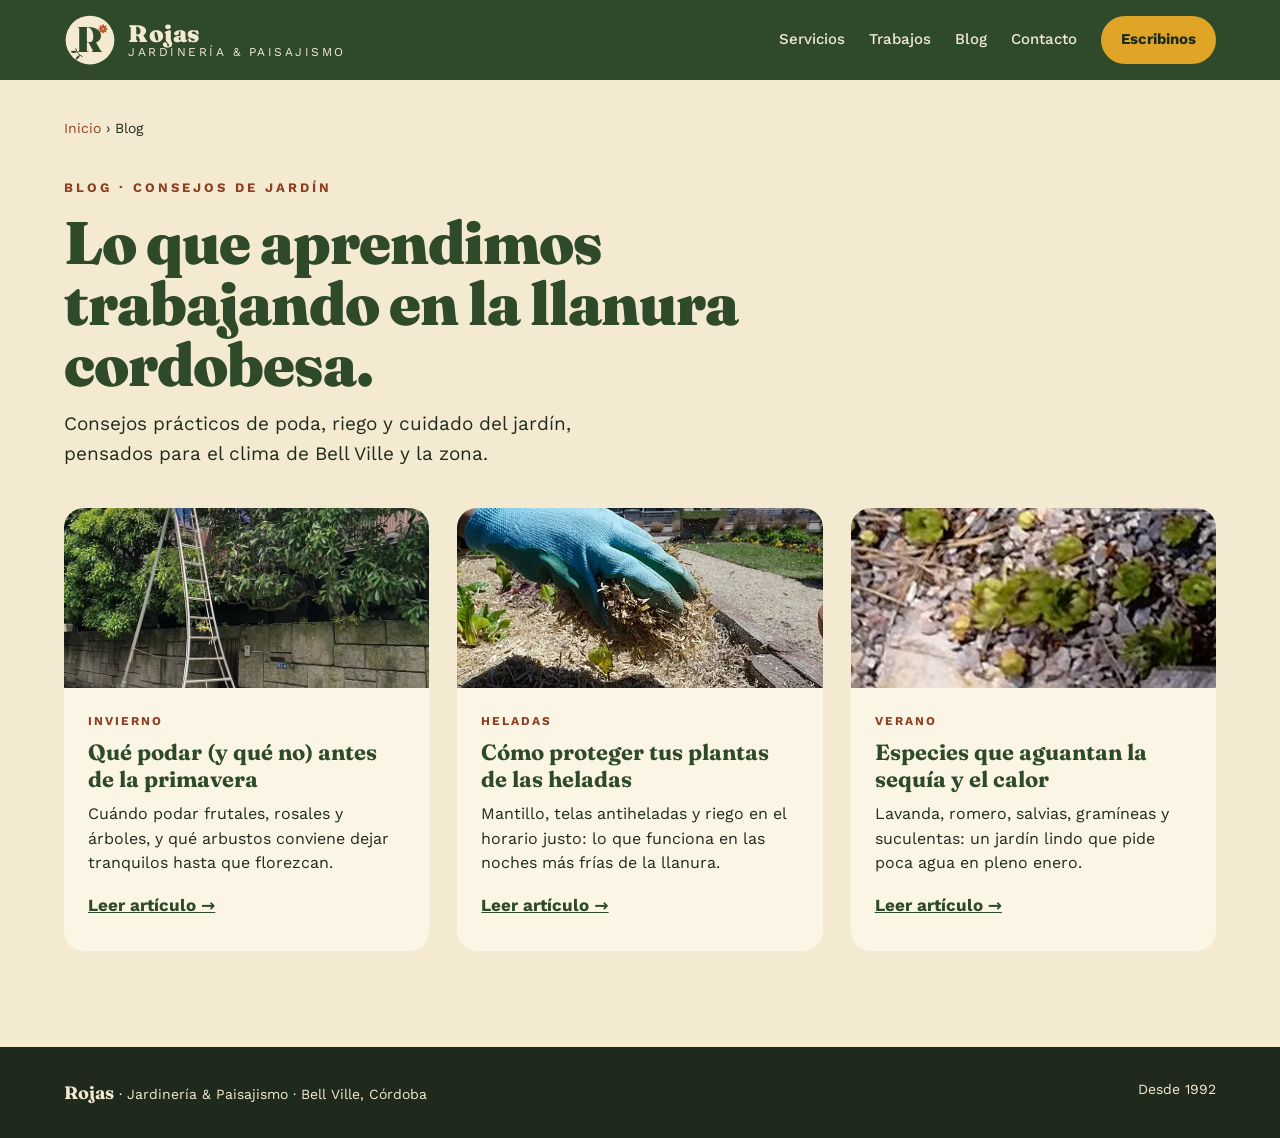
==== blog/index.html @ 9e7c27fc "Add files via upload" ====
<!DOCTYPE html>
<html lang="es-AR">
<head>
<meta charset="utf-8">
<meta name="viewport" content="width=device-width, initial-scale=1">
<title>Blog de jardinería · Rojas Jardinería y Paisajismo, Bell Ville</title>
<meta name="description" content="Consejos de poda, riego, heladas y plantas para jardines de Bell Ville y la llanura cordobesa, de Rojas Jardinería y Paisajismo.">
<link rel="canonical" href="https://jardineriarojasbell.github.io/blog/">
<meta name="theme-color" content="#2E4A2B">
<link rel="icon" type="image/png" href="/favicon.png">
<link rel="apple-touch-icon" href="/apple-touch-icon.png">
<meta property="og:type" content="website">
<meta property="og:locale" content="es_AR">
<meta property="og:site_name" content="Rojas Jardinería y Paisajismo">
<meta property="og:title" content="Blog de jardinería · Rojas Jardinería y Paisajismo, Bell Ville">
<meta property="og:description" content="Consejos de poda, riego, heladas y plantas para jardines de Bell Ville y la llanura cordobesa, de Rojas Jardinería y Paisajismo.">
<meta property="og:url" content="https://jardineriarojasbell.github.io/blog/">
<meta property="og:image" content="https://jardineriarojasbell.github.io/img/og.jpg">
<meta name="twitter:card" content="summary_large_image">
<link rel="preload" href="/fonts/fraunces-latin.woff2" as="font" type="font/woff2" crossorigin>
<link rel="preload" href="/fonts/worksans-latin.woff2" as="font" type="font/woff2" crossorigin>
<link rel="stylesheet" href="/estilos.css">
<script type="application/ld+json">
{
 "@context": "https://schema.org",
 "@type": "Blog",
 "name": "Blog de Rojas Jardinería y Paisajismo",
 "url": "https://jardineriarojasbell.github.io/blog/",
 "inLanguage": "es-AR",
 "blogPost": [
  {
   "@type": "BlogPosting",
   "headline": "Qué podar (y qué no) antes de la primavera",
   "url": "https://jardineriarojasbell.github.io/blog/poda-de-invierno"
  },
  {
   "@type": "BlogPosting",
   "headline": "Cómo proteger tus plantas de las heladas",
   "url": "https://jardineriarojasbell.github.io/blog/proteger-plantas-de-heladas"
  },
  {
   "@type": "BlogPosting",
   "headline": "Especies que aguantan la sequía y el calor",
   "url": "https://jardineriarojasbell.github.io/blog/plantas-resistentes-a-la-sequia"
  }
 ]
}
</script>
</head>
<body>

<header>
  <div class="wrap nav">
    <a href="/" class="brand" aria-label="Rojas Jardinería y Paisajismo, inicio">
      <svg width="52" height="52" viewBox="0 0 320 320" aria-hidden="true">
        <defs>
          <path id="leaf" d="M0,0 C7,-9 19,-11 28,-5 C19,3 7,3 0,0 Z"/>
          <g id="daisy">
            <ellipse cx="0" cy="-12" rx="5" ry="10"/>
            <ellipse cx="0" cy="-12" rx="5" ry="10" transform="rotate(45)"/>
            <ellipse cx="0" cy="-12" rx="5" ry="10" transform="rotate(90)"/>
            <ellipse cx="0" cy="-12" rx="5" ry="10" transform="rotate(135)"/>
            <ellipse cx="0" cy="-12" rx="5" ry="10" transform="rotate(180)"/>
            <ellipse cx="0" cy="-12" rx="5" ry="10" transform="rotate(225)"/>
            <ellipse cx="0" cy="-12" rx="5" ry="10" transform="rotate(270)"/>
            <ellipse cx="0" cy="-12" rx="5" ry="10" transform="rotate(315)"/>
          </g>
        </defs>
        <circle cx="160" cy="160" r="150" fill="#F4EAD2"/>
        <path d="M112,262 C92,252 78,236 72,214" fill="none" stroke="#2E4A2B" stroke-width="6" stroke-linecap="round"/>
        <use href="#leaf" fill="#2E4A2B" transform="translate(98,253) rotate(145) scale(1.4)"/>
        <use href="#leaf" fill="#2E4A2B" transform="translate(80,234) rotate(-165) scale(1.4)"/>
        <text x="156" y="236" text-anchor="middle" font-family="Fraunces, Georgia, serif" font-weight="900" font-size="220" fill="#2E4A2B">R</text>
        <use href="#daisy" fill="#B4532F" transform="translate(240,92) scale(1.3)"/>
        <circle cx="240" cy="92" r="7" fill="#E0A526"/>
      </svg>
      <span><b>Rojas</b><small>Jardinería &amp; Paisajismo</small></span>
    </a>
    <nav aria-label="Principal">
      <ul>
        <li class="hide-m"><a href="/#servicios">Servicios</a></li>
        <li class="hide-m"><a href="/#trabajos">Trabajos</a></li>
        <li class="hide-m"><a href="/blog/">Blog</a></li>
        <li class="hide-m"><a href="/#contacto">Contacto</a></li>
        <li><a href="https://wa.me/5493537441828?text=Hola%20Marcelo%2C%20quiero%20pedir%20un%20presupuesto" class="btn-acento" target="_blank" rel="noopener">Escribinos</a></li>
      </ul>
    </nav>
  </div>
</header>

<main>
<div class="wrap">
  <nav class="crumbs" aria-label="Ruta"><a href="/">Inicio</a> › Blog</nav>
  <div class="blog-head">
    <span class="eyebrow">Blog · Consejos de jardín</span>
    <h1>Lo que aprendimos trabajando en la llanura cordobesa.</h1>
    <p class="lead">Consejos prácticos de poda, riego y cuidado del jardín, pensados para el clima de Bell Ville y la zona.</p>
  </div>
</div>
<section class="wrap consejos blog-lista" style="padding-top:0">
  <div class="grid">
    <article class="tip">
      <a href="/blog/poda-de-invierno" tabindex="-1" aria-hidden="true"><img src="/img/c-poda.webp" width="760" height="420" loading="lazy" decoding="async" alt=""></a>
      <div class="tip-body">
        <span class="eyebrow">Invierno</span>
        <h3><a href="/blog/poda-de-invierno">Qué podar (y qué no) antes de la primavera</a></h3>
        <p class="tip-ex">Cuándo podar frutales, rosales y árboles, y qué arbustos conviene dejar tranquilos hasta que florezcan.</p>
        <a href="/blog/poda-de-invierno" class="tip-link">Leer artículo →</a>
      </div>
    </article>
    <article class="tip">
      <a href="/blog/proteger-plantas-de-heladas" tabindex="-1" aria-hidden="true"><img src="/img/c-heladas.webp" width="500" height="331" loading="lazy" decoding="async" alt=""></a>
      <div class="tip-body">
        <span class="eyebrow">Heladas</span>
        <h3><a href="/blog/proteger-plantas-de-heladas">Cómo proteger tus plantas de las heladas</a></h3>
        <p class="tip-ex">Mantillo, telas antiheladas y riego en el horario justo: lo que funciona en las noches más frías de la llanura.</p>
        <a href="/blog/proteger-plantas-de-heladas" class="tip-link">Leer artículo →</a>
      </div>
    </article>
    <article class="tip">
      <a href="/blog/plantas-resistentes-a-la-sequia" tabindex="-1" aria-hidden="true"><img src="/img/c-sequia.webp" width="540" height="220" loading="lazy" decoding="async" alt=""></a>
      <div class="tip-body">
        <span class="eyebrow">Verano</span>
        <h3><a href="/blog/plantas-resistentes-a-la-sequia">Especies que aguantan la sequía y el calor</a></h3>
        <p class="tip-ex">Lavanda, romero, salvias, gramíneas y suculentas: un jardín lindo que pide poca agua en pleno enero.</p>
        <a href="/blog/plantas-resistentes-a-la-sequia" class="tip-link">Leer artículo →</a>
      </div>
    </article>
  </div>
</section>
</main>

<footer class="pie">
  <div class="wrap">
    <span><strong>Rojas</strong> · Jardinería &amp; Paisajismo · Bell Ville, Córdoba</span>
    <span>Desde 1992</span>
  </div>
</footer>

<a href="https://wa.me/5493537441828?text=Hola%20Marcelo%2C%20quiero%20pedir%20un%20presupuesto" class="wa-float" target="_blank" rel="noopener" aria-label="Escribinos por WhatsApp">
  <svg width="28" height="28" viewBox="0 0 24 24" fill="none" stroke="currentColor" stroke-width="2.2" stroke-linecap="round" stroke-linejoin="round" aria-hidden="true"><path d="M21 12a8.5 8.5 0 0 1-12.6 7.4L3 21l1.7-5.2A8.5 8.5 0 1 1 21 12z"/></svg>
</a>

</body>
</html>
---- estilos.css ----
@font-face{font-family:'Fraunces';font-style:normal;font-weight:600 900;font-display:swap;src:url(/fonts/fraunces-latin.woff2) format('woff2');unicode-range:U+0000-00FF,U+0131,U+0152-0153,U+02BB-02BC,U+02C6,U+02DA,U+02DC,U+0304,U+0308,U+0329,U+2000-206F,U+20AC,U+2122,U+2191,U+2193,U+2212,U+2215,U+FEFF,U+FFFD}
@font-face{font-family:'Work Sans';font-style:normal;font-weight:400 700;font-display:swap;src:url(/fonts/worksans-latin-ext.woff2) format('woff2');unicode-range:U+0100-02BA,U+02BD-02C5,U+02C7-02CC,U+02CE-02D7,U+02DD-02FF,U+0304,U+0308,U+0329,U+1D00-1DBF,U+1E00-1E9F,U+1EF2-1EFF,U+2020,U+20A0-20AB,U+20AD-20C4,U+2113,U+2C60-2C7F,U+A720-A7FF}
@font-face{font-family:'Work Sans';font-style:normal;font-weight:400 700;font-display:swap;src:url(/fonts/worksans-latin.woff2) format('woff2');unicode-range:U+0000-00FF,U+0131,U+0152-0153,U+02BB-02BC,U+02C6,U+02DA,U+02DC,U+0304,U+0308,U+0329,U+2000-206F,U+20AC,U+2122,U+2191,U+2193,U+2212,U+2215,U+FEFF,U+FFFD}

:root{--verde:#2E4A2B;--crema:#F4EAD2;--terra:#B4532F;--terra-osc:#8E3F22;--tinta:#1F2A1C;--arena:#E9DCBC;--papel:#FBF5E6;--acento:#E0A526;--serif:'Fraunces',Georgia,serif}
*,*::before,*::after{box-sizing:border-box}
html{scroll-behavior:smooth}
body{margin:0;background:var(--crema);color:var(--tinta);font-family:'Work Sans',system-ui,sans-serif;font-size:17px;line-height:1.55;-webkit-text-size-adjust:100%}
img{max-width:100%}
a{color:var(--verde)}a:hover{color:var(--terra)}
:focus-visible{outline:3px solid var(--acento);outline-offset:3px}
.wrap{max-width:1200px;margin:0 auto;padding-left:24px;padding-right:24px}
.serif{font-family:var(--serif)}
.eyebrow{font-size:13px;font-weight:700;letter-spacing:3px;text-transform:uppercase;color:var(--terra-osc)}
.h2{margin:0;font-family:var(--serif);font-weight:900;font-size:clamp(32px,4vw,48px);line-height:1.08;color:var(--verde)}
.head{display:flex;flex-direction:column;gap:10px;max-width:680px}
.grid{display:grid;gap:28px}
.pill{border-radius:999px}
.sr{position:absolute;width:1px;height:1px;overflow:hidden;clip:rect(0 0 0 0);white-space:nowrap}

/* nav */
header{background:var(--verde);color:var(--crema);position:sticky;top:0;z-index:10}
.nav{display:flex;flex-wrap:wrap;align-items:center;justify-content:space-between;gap:16px;padding-top:14px;padding-bottom:14px}
.brand{display:flex;align-items:center;gap:12px;text-decoration:none;color:var(--crema)}
.brand:hover{color:var(--crema)}
.brand b{display:block;font-family:var(--serif);font-weight:900;font-size:24px;letter-spacing:.5px;line-height:1.05}
.brand small{display:block;font-size:12px;letter-spacing:2.5px;text-transform:uppercase;line-height:1.05}
nav ul{display:flex;flex-wrap:wrap;align-items:center;gap:8px 24px;margin:0;padding:0;list-style:none;font-weight:500;font-size:15px}
nav a{color:var(--crema);text-decoration:none;padding:10px 0;display:inline-block}
nav a:hover{color:var(--acento)}
.btn-acento{background:var(--acento);color:var(--tinta)!important;font-weight:700;padding:12px 20px!important;border-radius:999px}
.btn-acento:hover{background:#f0b93a}
@media (max-width:720px){nav .hide-m{display:none}.brand svg{width:44px;height:44px}}

/* hero */
.hero{display:flex;flex-wrap:wrap;align-items:center;gap:48px;padding-top:72px;padding-bottom:64px}
.hero-txt{flex:1 1 460px;min-width:0;display:flex;flex-direction:column;gap:24px}
.tag{align-self:flex-start;font-size:13px;font-weight:700;letter-spacing:3px;text-transform:uppercase;color:var(--terra-osc);border:2px solid var(--terra-osc);border-radius:999px;padding:6px 16px}
h1{margin:0;font-family:var(--serif);font-weight:900;font-size:clamp(40px,6vw,76px);line-height:1.02;color:var(--verde);letter-spacing:-1px}
.lead{margin:0;font-size:19px;max-width:520px}
.ctas{display:flex;flex-wrap:wrap;gap:14px}
.btn{display:inline-flex;align-items:center;justify-content:center;gap:10px;text-decoration:none;font-weight:700;border-radius:999px;transition:transform .15s ease,background .15s ease}
.btn:hover{transform:translateY(-2px)}
.btn-verde{background:var(--verde);color:var(--crema);padding:16px 28px}
.btn-verde:hover{background:#3a5c36;color:var(--crema)}
.btn-linea{color:var(--verde);padding:14px 26px;border:2px solid var(--verde)}
.btn-linea:hover{background:var(--verde);color:var(--crema)}
.hero-img{flex:1 1 420px;min-width:0;position:relative}
.hero-img img{display:block;width:100%;height:460px;object-fit:cover;border-radius:220px 220px 24px 24px}
.sello{position:absolute;left:-24px;bottom:-28px;width:150px;height:150px;border-radius:50%;background:var(--terra);color:var(--crema);display:flex;flex-direction:column;align-items:center;justify-content:center;text-align:center;transform:rotate(-8deg);border:5px solid var(--crema)}
.sello span{font-size:12px;font-weight:700;letter-spacing:2px;text-transform:uppercase}
.sello strong{font-family:var(--serif);font-weight:900;font-size:40px;line-height:1}
@media (max-width:560px){.hero{padding-top:44px}.hero-img img{height:360px;border-radius:180px 180px 20px 20px}.sello{left:-8px;width:120px;height:120px}.sello strong{font-size:32px}}

.franjas{display:flex;flex-direction:column;gap:6px}
.franjas i{display:block;height:12px}

/* confianza */
.confianza{background:var(--verde);color:var(--crema)}
.confianza .grid{grid-template-columns:repeat(auto-fit,minmax(220px,1fr));gap:24px;padding-top:36px;padding-bottom:36px}
.confianza div div{display:flex;flex-direction:column;gap:4px}
.confianza strong{font-family:var(--serif);font-size:24px}
.confianza span{font-size:15px}

/* servicios */
.servicios{display:flex;flex-direction:column;gap:40px;padding-top:96px;padding-bottom:48px}
.servicios .grid{grid-template-columns:repeat(auto-fit,minmax(min(100%,440px),1fr))}
.card{border-radius:24px;padding:36px;display:flex;flex-direction:column;gap:20px}
.card-claro{background:var(--papel);border:2px solid var(--verde)}
.card-verde{background:var(--verde);color:var(--crema)}
.card-top{display:flex;align-items:center;gap:14px}
.ico{width:52px;height:52px;flex:none;border-radius:50%;display:flex;align-items:center;justify-content:center}
.card h3{margin:0;font-family:var(--serif);font-size:30px}
.card-claro h3{color:var(--verde)}
.nuevo{margin-left:auto;font-size:12px;font-weight:700;letter-spacing:2px;text-transform:uppercase;background:var(--terra);padding:5px 12px;border-radius:999px}
.card p{margin:0}
.lista{margin:0;padding:0;list-style:none;display:flex;flex-direction:column;gap:12px;font-weight:500}
.lista li{display:flex;gap:10px;align-items:baseline}
.lista li::before{content:"✦";color:var(--terra);font-weight:900}
.card-verde .lista li::before{color:var(--acento)}
.mas{align-self:flex-start;margin-top:auto;font-weight:700;padding:10px 0}
.card-verde .mas{color:var(--acento)}
.card-verde .mas:hover{color:var(--crema)}

/* trabajos */
.trabajos{display:flex;flex-direction:column;gap:36px;padding-top:64px;padding-bottom:64px}
.trabajos-head{display:flex;flex-wrap:wrap;align-items:flex-end;justify-content:space-between;gap:16px}
.trabajos .grid{grid-template-columns:repeat(auto-fit,minmax(min(100%,340px),1fr))}
figure{margin:0;display:flex;flex-direction:column;gap:14px}
.par{display:grid;grid-template-columns:repeat(2,minmax(0,1fr));gap:6px;border-radius:20px;overflow:hidden}
.foto{height:240px;position:relative;padding:14px;display:flex;flex-direction:column}
.foto img{position:absolute;inset:0;width:100%;height:100%;object-fit:cover}
.foto span{position:relative;align-self:flex-start;color:var(--crema);font-size:11px;font-weight:700;letter-spacing:2px;padding:4px 10px;border-radius:999px}
.antes span{background:var(--tinta)}
.despues span{background:var(--terra)}
figcaption{display:flex;flex-direction:column;gap:2px}
figcaption strong{font-family:var(--serif);font-size:21px;color:var(--verde)}
figcaption span{font-size:15px}

/* pasos */
.pasos-bg{background:var(--arena)}
.pasos{display:flex;flex-direction:column;gap:36px;padding-top:80px;padding-bottom:80px}
.pasos ol{margin:0;padding:0;list-style:none;grid-template-columns:repeat(auto-fit,minmax(min(100%,280px),1fr))}
.pasos li{display:flex;flex-direction:column;gap:10px}
.num{width:56px;height:56px;border-radius:50%;background:var(--terra);color:var(--crema);font-family:var(--serif);font-weight:900;font-size:26px;display:flex;align-items:center;justify-content:center}
.pasos strong{font-family:var(--serif);font-size:23px;color:var(--verde)}

/* consejos */
.consejos{display:flex;flex-direction:column;gap:36px;padding-top:96px;padding-bottom:96px}
.consejos .grid{grid-template-columns:repeat(auto-fit,minmax(min(100%,300px),1fr));align-items:start}
.tip{background:var(--papel);border-radius:20px;overflow:hidden}
.tip img{display:block;width:100%;height:180px;object-fit:cover}
.tip-body{padding:24px;display:flex;flex-direction:column;gap:8px}
.tip-body .eyebrow{font-size:12px;letter-spacing:2px}
.tip h3{margin:0;font-family:var(--serif);font-size:22px;line-height:1.25;color:var(--verde)}
.tip summary{font-weight:700;color:var(--verde);padding:8px 0;cursor:pointer;list-style:none}
.tip summary::-webkit-details-marker{display:none}
.tip summary::after{content:" →"}
.tip details[open] summary::after{content:" ↑"}
.tip summary:hover{color:var(--terra)}
.tip details p{margin:4px 0 10px;font-size:16px}

/* contacto */
.contacto{background:var(--terra);color:var(--crema)}
.contacto .wrap{display:flex;flex-wrap:wrap;align-items:center;justify-content:space-between;gap:40px;padding-top:88px;padding-bottom:88px}
.contacto-txt{flex:1 1 480px;min-width:0;display:flex;flex-direction:column;gap:16px}
.contacto h2{margin:0;font-family:var(--serif);font-weight:900;font-size:clamp(34px,4.5vw,56px);line-height:1.05}
.contacto-btns{flex:0 1 380px;display:flex;flex-direction:column;gap:14px;min-width:min(100%,280px)}
.btn-wa{background:var(--acento);color:var(--tinta);font-size:18px;padding:18px 28px}
.btn-wa:hover{background:#f0b93a;color:var(--tinta)}
.dos{display:grid;grid-template-columns:repeat(2,minmax(0,1fr));gap:14px}
.btn-crema{color:var(--crema);padding:14px;border:2px solid var(--crema)}
.btn-crema:hover{background:var(--crema);color:var(--terra)}

footer.pie{background:var(--tinta);color:var(--crema)}
.pie .wrap{display:flex;flex-wrap:wrap;justify-content:space-between;gap:12px;font-size:14px;padding-top:32px;padding-bottom:32px}
.pie strong{font-family:var(--serif);font-size:18px}

/* botón flotante WhatsApp en celular */
.wa-float{position:fixed;right:16px;bottom:16px;z-index:20;width:58px;height:58px;border-radius:50%;background:#25D366;color:#fff;display:none;align-items:center;justify-content:center;box-shadow:0 6px 18px rgba(0,0,0,.25)}
.wa-float:hover{color:#fff}
@media (max-width:720px){.wa-float{display:flex}}
@media (prefers-reduced-motion:reduce){html{scroll-behavior:auto}.btn{transition:none}.btn:hover{transform:none}}
.tip h3 a{color:inherit;text-decoration:none}
.tip h3 a:hover{color:var(--terra)}
.tip-ex{margin:0;font-size:16px}
.tip-link{font-weight:700;padding:8px 0;align-self:flex-start}

/* blog */
.crumbs{font-size:14px;padding-top:28px}
.crumbs a{color:var(--terra-osc)}
.blog-head{display:flex;flex-direction:column;gap:14px;padding-top:28px;padding-bottom:40px;max-width:820px}
.blog-head h1{font-size:clamp(36px,5vw,60px)}
.blog-lista{padding-bottom:96px}
.blog-lista .grid{grid-template-columns:repeat(auto-fit,minmax(min(100%,320px),1fr))}
.articulo{max-width:760px;margin:0 auto;padding:0 24px 72px}
.articulo .meta{font-size:14px;color:var(--terra-osc);font-weight:600}
.articulo .portada{display:block;width:100%;height:auto;max-height:420px;object-fit:cover;border-radius:24px;margin:8px 0 36px}
.articulo h1{font-size:clamp(34px,5vw,54px);margin:10px 0 14px}
.articulo h2{font-family:var(--serif);font-weight:900;font-size:clamp(26px,3vw,32px);line-height:1.15;color:var(--verde);margin:44px 0 12px}
.articulo p,.articulo li{font-size:18px;line-height:1.7}
.articulo ul{padding-left:22px}
.articulo li{margin-bottom:8px}
.articulo li::marker{color:var(--terra)}
.nota{background:var(--papel);border-left:6px solid var(--acento);border-radius:0 16px 16px 0;padding:18px 22px;margin:28px 0}
.nota p{margin:0}
.cta-art{background:var(--verde);color:var(--crema);border-radius:24px;padding:36px;margin-top:56px;display:flex;flex-direction:column;gap:16px;align-items:flex-start}
.cta-art h2{color:var(--crema);margin:0}
.cta-art p{margin:0}
.mas-art{padding-bottom:96px}
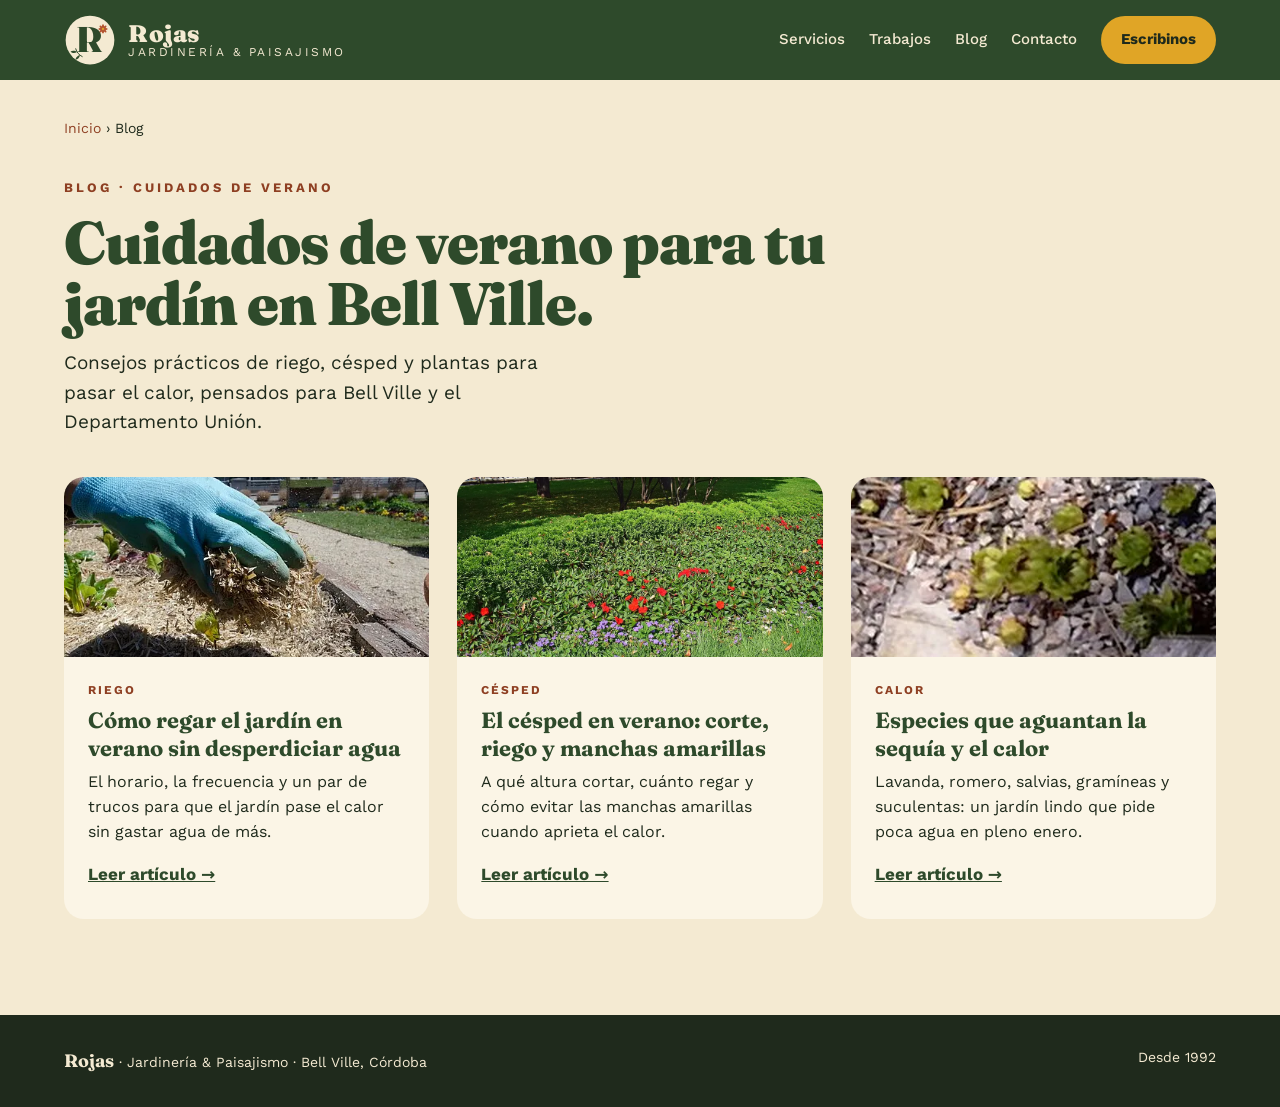
==== commit 7ac80c9b: "Add files via upload" ====
--- a/blog/index.html
+++ b/blog/index.html
@@ -4,7 +4,7 @@
 <meta charset="utf-8">
 <meta name="viewport" content="width=device-width, initial-scale=1">
 <title>Blog de jardinería · Rojas Jardinería y Paisajismo, Bell Ville</title>
-<meta name="description" content="Consejos de poda, riego, heladas y plantas para jardines de Bell Ville y la llanura cordobesa, de Rojas Jardinería y Paisajismo.">
+<meta name="description" content="Cuidados de verano para el jardín en Bell Ville y el Departamento Unión: riego, césped y plantas resistentes al calor. Blog de Rojas Jardinería y Paisajismo.">
 <link rel="canonical" href="https://jardineriarojasbell.github.io/blog/">
 <meta name="theme-color" content="#2E4A2B">
 <link rel="icon" type="image/png" href="/favicon.png">
@@ -13,7 +13,7 @@
 <meta property="og:locale" content="es_AR">
 <meta property="og:site_name" content="Rojas Jardinería y Paisajismo">
 <meta property="og:title" content="Blog de jardinería · Rojas Jardinería y Paisajismo, Bell Ville">
-<meta property="og:description" content="Consejos de poda, riego, heladas y plantas para jardines de Bell Ville y la llanura cordobesa, de Rojas Jardinería y Paisajismo.">
+<meta property="og:description" content="Cuidados de verano para el jardín en Bell Ville y el Departamento Unión: riego, césped y plantas resistentes al calor. Blog de Rojas Jardinería y Paisajismo.">
 <meta property="og:url" content="https://jardineriarojasbell.github.io/blog/">
 <meta property="og:image" content="https://jardineriarojasbell.github.io/img/og.jpg">
 <meta name="twitter:card" content="summary_large_image">
@@ -30,13 +30,13 @@
  "blogPost": [
   {
    "@type": "BlogPosting",
-   "headline": "Qué podar (y qué no) antes de la primavera",
-   "url": "https://jardineriarojasbell.github.io/blog/poda-de-invierno"
+   "headline": "Cómo regar el jardín en verano sin desperdiciar agua",
+   "url": "https://jardineriarojasbell.github.io/blog/como-regar-en-verano"
   },
   {
    "@type": "BlogPosting",
-   "headline": "Cómo proteger tus plantas de las heladas",
-   "url": "https://jardineriarojasbell.github.io/blog/proteger-plantas-de-heladas"
+   "headline": "El césped en verano: corte, riego y manchas amarillas",
+   "url": "https://jardineriarojasbell.github.io/blog/cesped-en-verano"
   },
   {
    "@type": "BlogPosting",
@@ -92,35 +92,35 @@
 <div class="wrap">
   <nav class="crumbs" aria-label="Ruta"><a href="/">Inicio</a> › Blog</nav>
   <div class="blog-head">
-    <span class="eyebrow">Blog · Consejos de jardín</span>
-    <h1>Lo que aprendimos trabajando en la llanura cordobesa.</h1>
-    <p class="lead">Consejos prácticos de poda, riego y cuidado del jardín, pensados para el clima de Bell Ville y la zona.</p>
+    <span class="eyebrow">Blog · Cuidados de verano</span>
+    <h1>Cuidados de verano para tu jardín en Bell Ville.</h1>
+    <p class="lead">Consejos prácticos de riego, césped y plantas para pasar el calor, pensados para Bell Ville y el Departamento Unión.</p>
   </div>
 </div>
 <section class="wrap consejos blog-lista" style="padding-top:0">
   <div class="grid">
     <article class="tip">
-      <a href="/blog/poda-de-invierno" tabindex="-1" aria-hidden="true"><img src="/img/c-poda.webp" width="760" height="420" loading="lazy" decoding="async" alt=""></a>
+      <a href="/blog/como-regar-en-verano" tabindex="-1" aria-hidden="true"><img src="/img/c-heladas.webp" width="500" height="331" loading="lazy" decoding="async" alt=""></a>
       <div class="tip-body">
-        <span class="eyebrow">Invierno</span>
-        <h3><a href="/blog/poda-de-invierno">Qué podar (y qué no) antes de la primavera</a></h3>
-        <p class="tip-ex">Cuándo podar frutales, rosales y árboles, y qué arbustos conviene dejar tranquilos hasta que florezcan.</p>
-        <a href="/blog/poda-de-invierno" class="tip-link">Leer artículo →</a>
+        <span class="eyebrow">Riego</span>
+        <h3><a href="/blog/como-regar-en-verano">Cómo regar el jardín en verano sin desperdiciar agua</a></h3>
+        <p class="tip-ex">El horario, la frecuencia y un par de trucos para que el jardín pase el calor sin gastar agua de más.</p>
+        <a href="/blog/como-regar-en-verano" class="tip-link">Leer artículo →</a>
       </div>
     </article>
     <article class="tip">
-      <a href="/blog/proteger-plantas-de-heladas" tabindex="-1" aria-hidden="true"><img src="/img/c-heladas.webp" width="500" height="331" loading="lazy" decoding="async" alt=""></a>
+      <a href="/blog/cesped-en-verano" tabindex="-1" aria-hidden="true"><img src="/img/hero.webp" width="960" height="615" loading="lazy" decoding="async" alt=""></a>
       <div class="tip-body">
-        <span class="eyebrow">Heladas</span>
-        <h3><a href="/blog/proteger-plantas-de-heladas">Cómo proteger tus plantas de las heladas</a></h3>
-        <p class="tip-ex">Mantillo, telas antiheladas y riego en el horario justo: lo que funciona en las noches más frías de la llanura.</p>
-        <a href="/blog/proteger-plantas-de-heladas" class="tip-link">Leer artículo →</a>
+        <span class="eyebrow">Césped</span>
+        <h3><a href="/blog/cesped-en-verano">El césped en verano: corte, riego y manchas amarillas</a></h3>
+        <p class="tip-ex">A qué altura cortar, cuánto regar y cómo evitar las manchas amarillas cuando aprieta el calor.</p>
+        <a href="/blog/cesped-en-verano" class="tip-link">Leer artículo →</a>
       </div>
     </article>
     <article class="tip">
       <a href="/blog/plantas-resistentes-a-la-sequia" tabindex="-1" aria-hidden="true"><img src="/img/c-sequia.webp" width="540" height="220" loading="lazy" decoding="async" alt=""></a>
       <div class="tip-body">
-        <span class="eyebrow">Verano</span>
+        <span class="eyebrow">Calor</span>
         <h3><a href="/blog/plantas-resistentes-a-la-sequia">Especies que aguantan la sequía y el calor</a></h3>
         <p class="tip-ex">Lavanda, romero, salvias, gramíneas y suculentas: un jardín lindo que pide poca agua en pleno enero.</p>
         <a href="/blog/plantas-resistentes-a-la-sequia" class="tip-link">Leer artículo →</a>
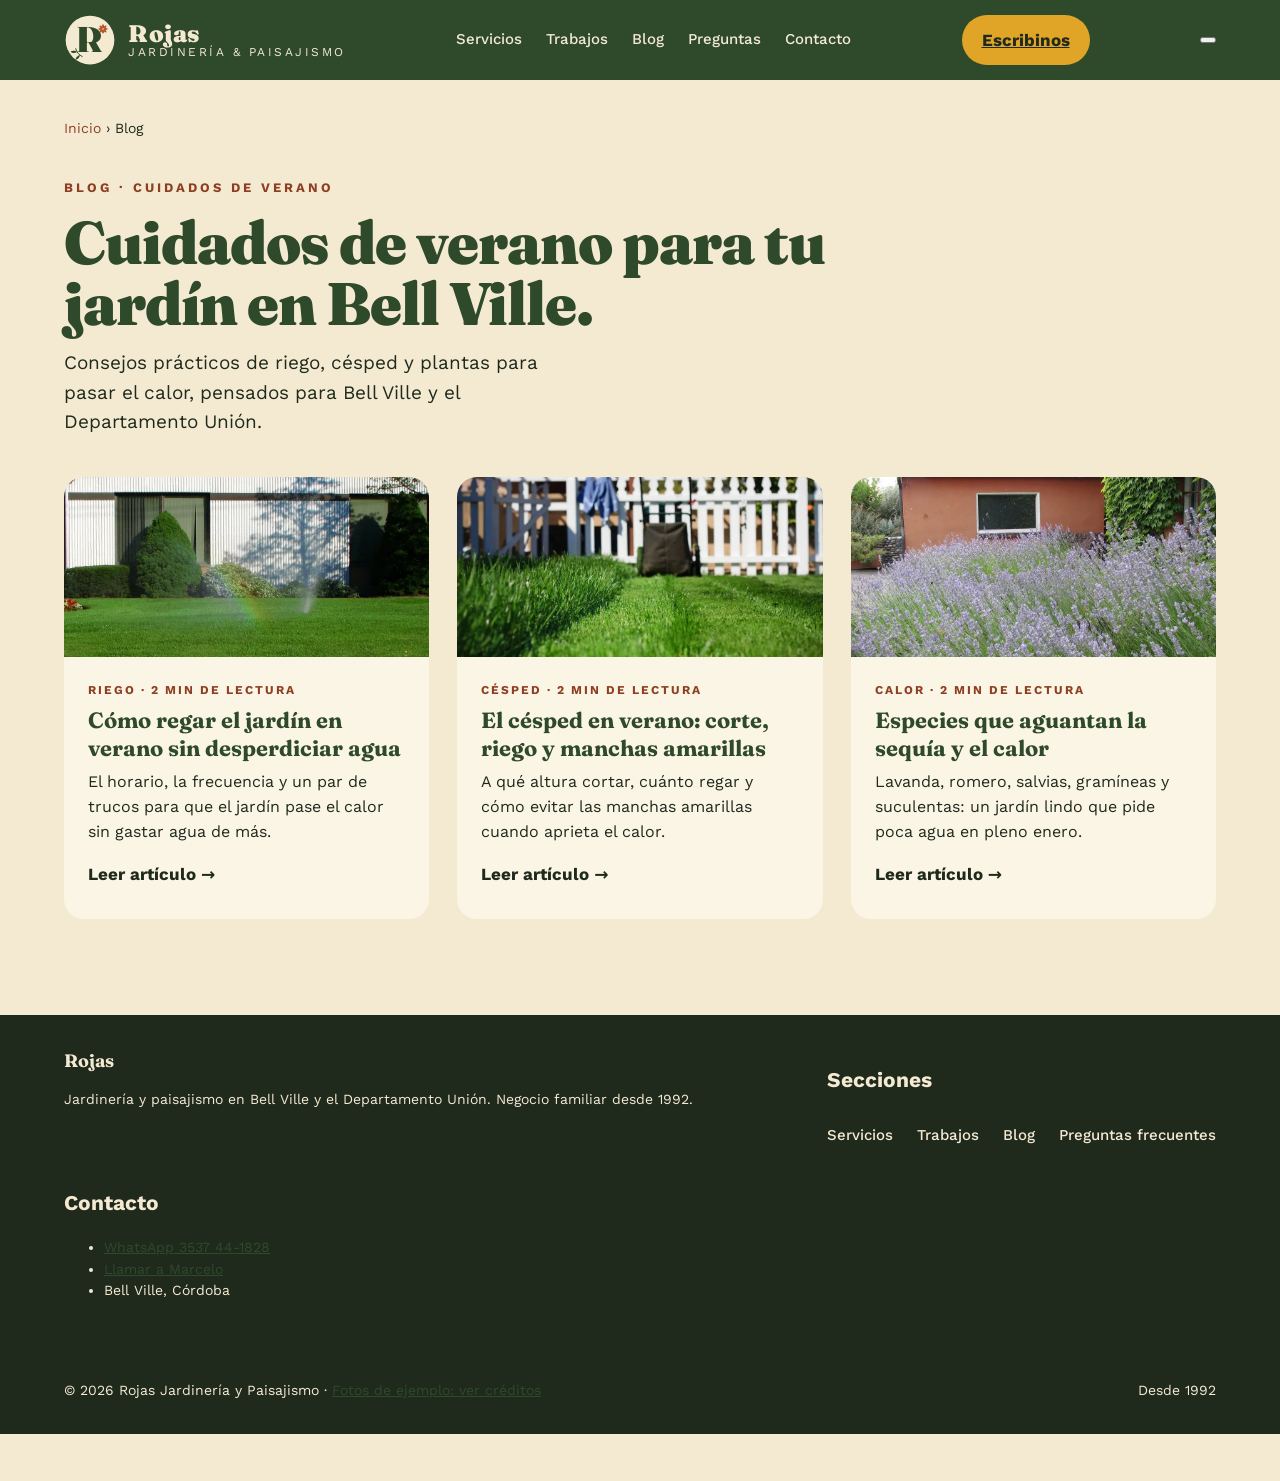
==== commit 5107a43f: "Add files via upload" ====
--- a/blog/index.html
+++ b/blog/index.html
@@ -19,7 +19,8 @@
 <meta name="twitter:card" content="summary_large_image">
 <link rel="preload" href="/fonts/fraunces-latin.woff2" as="font" type="font/woff2" crossorigin>
 <link rel="preload" href="/fonts/worksans-latin.woff2" as="font" type="font/woff2" crossorigin>
-<link rel="stylesheet" href="/estilos.css">
+<link rel="stylesheet" href="/estilos.css?v=5">
+<script>document.documentElement.classList.add("js");setTimeout(function(){if(!window.rojasListo)document.documentElement.classList.add("ver-todo")},3000)</script>
 <script type="application/ld+json">
 {
  "@context": "https://schema.org",
@@ -71,20 +72,23 @@
         <use href="#leaf" fill="#2E4A2B" transform="translate(98,253) rotate(145) scale(1.4)"/>
         <use href="#leaf" fill="#2E4A2B" transform="translate(80,234) rotate(-165) scale(1.4)"/>
         <text x="156" y="236" text-anchor="middle" font-family="Fraunces, Georgia, serif" font-weight="900" font-size="220" fill="#2E4A2B">R</text>
-        <use href="#daisy" fill="#B4532F" transform="translate(240,92) scale(1.3)"/>
-        <circle cx="240" cy="92" r="7" fill="#E0A526"/>
+        <g class="margarita"><use href="#daisy" fill="#B4532F" transform="translate(240,92) scale(1.3)"/>
+        <circle cx="240" cy="92" r="7" fill="#E0A526"/></g>
       </svg>
       <span><b>Rojas</b><small>Jardinería &amp; Paisajismo</small></span>
     </a>
-    <nav aria-label="Principal">
+    <nav id="menu" aria-label="Principal">
       <ul>
-        <li class="hide-m"><a href="/#servicios">Servicios</a></li>
-        <li class="hide-m"><a href="/#trabajos">Trabajos</a></li>
-        <li class="hide-m"><a href="/blog/">Blog</a></li>
-        <li class="hide-m"><a href="/#contacto">Contacto</a></li>
-        <li><a href="https://wa.me/5493537441828?text=Hola%20Marcelo%2C%20quiero%20pedir%20un%20presupuesto" class="btn-acento" target="_blank" rel="noopener">Escribinos</a></li>
+        <li><a href="/#servicios">Servicios</a></li>
+        <li><a href="/#trabajos">Trabajos</a></li>
+        <li><a href="/blog/" aria-current="page">Blog</a></li>
+        <li><a href="/#preguntas">Preguntas</a></li>
+        <li><a href="/#contacto">Contacto</a></li>
+        <li class="ig" hidden><a href="[usuario de Instagram]" target="_blank" rel="noopener" aria-label="Instagram"><svg width="20" height="20" viewBox="0 0 24 24" fill="none" stroke="currentColor" stroke-width="2" stroke-linecap="round" stroke-linejoin="round" aria-hidden="true"><rect x="3" y="3" width="18" height="18" rx="5"/><circle cx="12" cy="12" r="4"/><circle cx="17.5" cy="6.5" r=".6" fill="currentColor"/></svg><span class="solo-menu">Instagram</span></a></li>
       </ul>
     </nav>
+    <a href="https://wa.me/5493537441828?text=Hola%20Marcelo%2C%20quiero%20pedir%20un%20presupuesto." class="btn-acento" target="_blank" rel="noopener">Escribinos</a>
+    <button type="button" class="menu-btn" aria-expanded="false" aria-controls="menu" aria-label="Abrir menú"><span></span></button>
   </div>
 </header>
 
@@ -99,31 +103,31 @@
 </div>
 <section class="wrap consejos blog-lista" style="padding-top:0">
   <div class="grid">
-    <article class="tip">
-      <a href="/blog/como-regar-en-verano" tabindex="-1" aria-hidden="true"><img src="/img/c-heladas.webp" width="500" height="331" loading="lazy" decoding="async" alt=""></a>
+    <article class="tip reveal" style="--i:0">
+      <img src="/img/blog-riego.webp" width="1024" height="768" loading="lazy" decoding="async" alt="">
       <div class="tip-body">
-        <span class="eyebrow">Riego</span>
+        <span class="eyebrow">Riego · 2 min de lectura</span>
         <h3><a href="/blog/como-regar-en-verano">Cómo regar el jardín en verano sin desperdiciar agua</a></h3>
         <p class="tip-ex">El horario, la frecuencia y un par de trucos para que el jardín pase el calor sin gastar agua de más.</p>
-        <a href="/blog/como-regar-en-verano" class="tip-link">Leer artículo →</a>
+        <span class="tip-link" aria-hidden="true">Leer artículo →</span>
       </div>
     </article>
-    <article class="tip">
-      <a href="/blog/cesped-en-verano" tabindex="-1" aria-hidden="true"><img src="/img/hero.webp" width="960" height="615" loading="lazy" decoding="async" alt=""></a>
+    <article class="tip reveal" style="--i:1">
+      <img src="/img/blog-cesped.webp" width="1024" height="683" loading="lazy" decoding="async" alt="">
       <div class="tip-body">
-        <span class="eyebrow">Césped</span>
+        <span class="eyebrow">Césped · 2 min de lectura</span>
         <h3><a href="/blog/cesped-en-verano">El césped en verano: corte, riego y manchas amarillas</a></h3>
         <p class="tip-ex">A qué altura cortar, cuánto regar y cómo evitar las manchas amarillas cuando aprieta el calor.</p>
-        <a href="/blog/cesped-en-verano" class="tip-link">Leer artículo →</a>
+        <span class="tip-link" aria-hidden="true">Leer artículo →</span>
       </div>
     </article>
-    <article class="tip">
-      <a href="/blog/plantas-resistentes-a-la-sequia" tabindex="-1" aria-hidden="true"><img src="/img/c-sequia.webp" width="540" height="220" loading="lazy" decoding="async" alt=""></a>
+    <article class="tip reveal" style="--i:2">
+      <img src="/img/blog-sequia.webp" width="1024" height="768" loading="lazy" decoding="async" alt="">
       <div class="tip-body">
-        <span class="eyebrow">Calor</span>
+        <span class="eyebrow">Calor · 2 min de lectura</span>
         <h3><a href="/blog/plantas-resistentes-a-la-sequia">Especies que aguantan la sequía y el calor</a></h3>
         <p class="tip-ex">Lavanda, romero, salvias, gramíneas y suculentas: un jardín lindo que pide poca agua en pleno enero.</p>
-        <a href="/blog/plantas-resistentes-a-la-sequia" class="tip-link">Leer artículo →</a>
+        <span class="tip-link" aria-hidden="true">Leer artículo →</span>
       </div>
     </article>
   </div>
@@ -131,15 +135,42 @@
 </main>
 
 <footer class="pie">
-  <div class="wrap">
-    <span><strong>Rojas</strong> · Jardinería &amp; Paisajismo · Bell Ville, Córdoba</span>
-    <span>Desde 1992</span>
+  <div class="wrap pie-grid">
+    <div class="pie-marca">
+      <strong>Rojas</strong>
+      <p>Jardinería y paisajismo en Bell Ville y el Departamento Unión. Negocio familiar desde 1992.</p>
+    </div>
+    <nav aria-label="Secciones">
+      <h2>Secciones</h2>
+      <ul>
+        <li><a href="/#servicios">Servicios</a></li>
+        <li><a href="/#trabajos">Trabajos</a></li>
+        <li><a href="/blog/">Blog</a></li>
+        <li><a href="/#preguntas">Preguntas frecuentes</a></li>
+      </ul>
+    </nav>
+    <div>
+      <h2>Contacto</h2>
+      <ul>
+        <li><a href="https://wa.me/5493537441828?text=Hola%20Marcelo%2C%20quiero%20pedir%20un%20presupuesto." target="_blank" rel="noopener">WhatsApp 3537 44-1828</a></li>
+        <li><a href="tel:+5493537441828">Llamar a Marcelo</a></li>
+        <li class="ig" hidden><a href="[usuario de Instagram]" target="_blank" rel="noopener">Instagram</a></li>
+        <li>Bell Ville, Córdoba</li>
+      </ul>
+    </div>
   </div>
+  <div class="wrap pie-base"><span>© 2026 Rojas Jardinería y Paisajismo · <a href="/creditos">Fotos de ejemplo: ver créditos</a></span><span>Desde 1992</span></div>
 </footer>
 
-<a href="https://wa.me/5493537441828?text=Hola%20Marcelo%2C%20quiero%20pedir%20un%20presupuesto" class="wa-float" target="_blank" rel="noopener" aria-label="Escribinos por WhatsApp">
-  <svg width="28" height="28" viewBox="0 0 24 24" fill="none" stroke="currentColor" stroke-width="2.2" stroke-linecap="round" stroke-linejoin="round" aria-hidden="true"><path d="M21 12a8.5 8.5 0 0 1-12.6 7.4L3 21l1.7-5.2A8.5 8.5 0 1 1 21 12z"/></svg>
+<a href="https://wa.me/5493537441828?text=Hola%20Marcelo%2C%20quiero%20pedir%20un%20presupuesto." class="wa-float" target="_blank" rel="noopener" aria-label="Escribinos por WhatsApp">
+  <svg width="28" height="28" viewBox="0 0 24 24" fill="none" stroke="currentColor" stroke-width="2" stroke-linecap="round" stroke-linejoin="round" aria-hidden="true"><path d="M21 12a8.5 8.5 0 0 1-12.6 7.4L3 21l1.7-5.2A8.5 8.5 0 1 1 21 12z"/></svg>
 </a>
 
+<nav class="barra-movil" aria-label="Contacto rápido">
+  <a href="https://wa.me/5493537441828?text=Hola%20Marcelo%2C%20quiero%20pedir%20un%20presupuesto." class="bm-wa" target="_blank" rel="noopener"><svg width="20" height="20" viewBox="0 0 24 24" fill="none" stroke="currentColor" stroke-width="2" stroke-linecap="round" stroke-linejoin="round" aria-hidden="true"><path d="M21 12a8.5 8.5 0 0 1-12.6 7.4L3 21l1.7-5.2A8.5 8.5 0 1 1 21 12z"/></svg> WhatsApp</a>
+  <a href="tel:+5493537441828" class="bm-tel"><svg width="20" height="20" viewBox="0 0 24 24" fill="none" stroke="currentColor" stroke-width="2" stroke-linecap="round" stroke-linejoin="round" aria-hidden="true"><path d="M22 16.9v3a2 2 0 0 1-2.2 2 19.8 19.8 0 0 1-8.6-3.1 19.5 19.5 0 0 1-6-6A19.8 19.8 0 0 1 2.1 4.2 2 2 0 0 1 4.1 2h3a2 2 0 0 1 2 1.7c.1.9.4 1.8.7 2.7a2 2 0 0 1-.5 2.1L8 9.8a16 16 0 0 0 6 6l1.3-1.3a2 2 0 0 1 2.1-.4c.9.3 1.8.6 2.7.7a2 2 0 0 1 1.7 2z"/></svg> Llamar</a>
+</nav>
+
+<script src="/js/main.js?v=5" defer></script>
 </body>
 </html>
